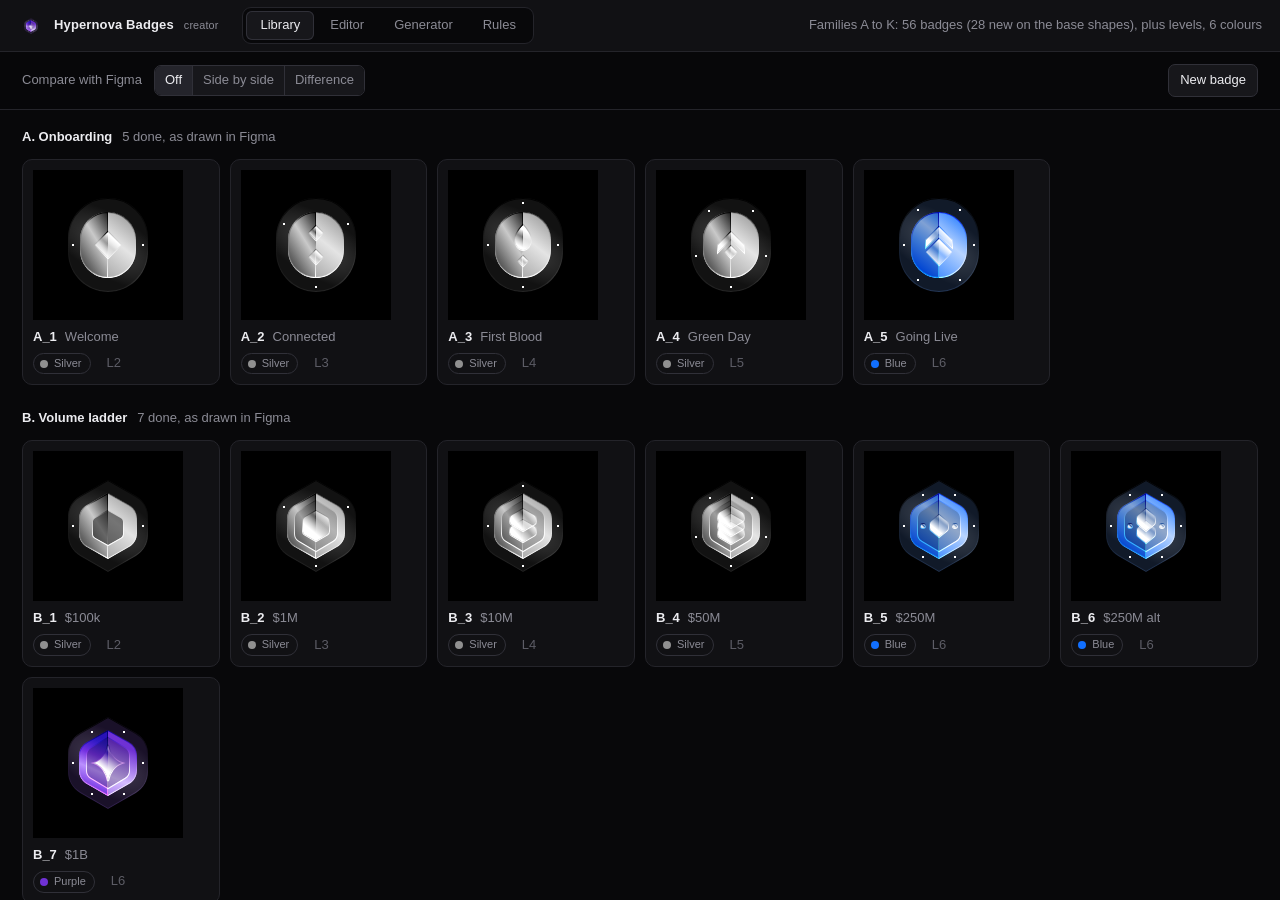
==== index.html @ aac803e5 "Hypernova badge creator Co-Authored-By: Claude Opus 5.5 <noreply@anthropic.com>" ====
<!doctype html>
<html lang="en">
<head>
<meta charset="utf-8">
<meta name="viewport" content="width=device-width, initial-scale=1">
<title>Hypernova Badges</title>
<link rel="stylesheet" href="style.css">
</head>
<body>
<header>
  <div class="brand"><span id="logo"></span>Hypernova Badges <small>creator</small></div>
  <nav id="tabs">
    <button data-tab="library" class="on">Library</button>
    <button data-tab="editor">Editor</button>
    <button data-tab="generator">Generator</button>
    <button data-tab="rules">Rules</button>
  </nav>
  <div class="spacer"></div>
  <div class="stat" id="stat"></div>
</header>
<main>
  <section class="view on" id="library"></section>
  <section class="view" id="editor">
    <aside class="side" id="ed-controls"></aside>
    <div class="stage" id="ed-stage"></div>
    <aside class="side right" id="ed-inspector"></aside>
  </section>
  <section class="view" id="generator">
    <aside class="side gen-controls" id="gen-controls"></aside>
    <div class="gen-out" id="gen-out"></div>
  </section>
  <section class="view" id="rules"></section>
</main>

<dialog id="dlg-shape">
  <div class="dh">Import a base shape</div>
  <div class="db">
    <div class="note">Paste an SVG (or just a path <code>d</code>). The tool finds the vertical axis, keeps the right half and mirrors it, so the result is always perfectly symmetrical, even if the drawing is a little off. One closed outline per shape (no holes).</div>
    <textarea id="shape-src" placeholder="<svg ...><path d=&quot;M...&quot;/></svg>"></textarea>
    <div class="row r2">
      <label class="f"><span>Name</span><input type="text" id="shape-name" placeholder="e.g. flame"></label>
      <label class="f"><span>Use as</span><select id="shape-kind"><option value="glyph">Glyph</option><option value="plate">Plate / gem</option></select></label>
    </div>
    <div id="shape-preview" class="anat"></div>
    <div class="err" id="shape-err"></div>
  </div>
  <div class="df"><button class="btn" data-close>Cancel</button><button class="btn primary" id="shape-save">Add shape</button></div>
</dialog>
<div class="toast" id="toast"></div>
<script type="module" src="app.js"></script>
</body>
</html>
---- style.css ----
:root {
  --bg: #08080a;
  --panel: #111114;
  --panel2: #17171b;
  --line: #24242a;
  --line2: #303038;
  --text: #ececf0;
  --muted: #8b8b95;
  --dim: #5d5d66;
  --accent: #8b5cff;
  --accent2: #b79bff;
  --ok: #3ad68a;
  --radius: 10px;
  color-scheme: dark;
}
* { box-sizing: border-box; }
html, body { margin: 0; height: 100%; }
body {
  background: var(--bg); color: var(--text);
  font: 13px/1.45 Inter, ui-sans-serif, -apple-system, BlinkMacSystemFont, 'Segoe UI', sans-serif;
  -webkit-font-smoothing: antialiased;
  display: flex; flex-direction: column; overflow: hidden;
}
button, input, select, textarea { font: inherit; color: inherit; }
button { cursor: pointer; }
svg { display: block; }

/* top bar */
header {
  height: 52px; flex: none; display: flex; align-items: center; gap: 24px;
  padding: 0 18px; border-bottom: 1px solid var(--line); background: var(--panel);
}
.brand { display: flex; align-items: center; gap: 10px; font-weight: 600; letter-spacing: 0.01em; }
.brand svg { width: 26px; height: 26px; }
.brand small { color: var(--muted); font-weight: 400; }
nav { display: flex; gap: 2px; background: var(--bg); border: 1px solid var(--line); border-radius: 9px; padding: 3px; }
nav button {
  border: 0; background: none; padding: 5px 14px; border-radius: 6px; color: var(--muted);
}
nav button.on { background: var(--panel2); color: var(--text); box-shadow: inset 0 0 0 1px var(--line2); }
nav button:hover:not(.on) { color: var(--text); }
header .spacer { flex: 1; }
header .stat { color: var(--muted); }

main { flex: 1; min-height: 0; display: flex; }
.view { flex: 1; min-height: 0; display: none; }
.view.on { display: flex; }

/* generic controls */
.btn {
  border: 1px solid var(--line2); background: var(--panel2); border-radius: 7px;
  padding: 6px 11px; display: inline-flex; align-items: center; gap: 6px; white-space: nowrap;
}
.btn:hover { border-color: #44444e; }
.btn.primary { background: var(--accent); border-color: var(--accent); color: #fff; }
.btn.primary:hover { background: #9a70ff; }
.btn.sm { padding: 3px 8px; font-size: 12px; }
.btn.icon { padding: 3px 7px; }
.seg { display: inline-flex; border: 1px solid var(--line2); border-radius: 7px; overflow: hidden; }
.seg button { border: 0; background: var(--panel2); padding: 5px 10px; color: var(--muted); }
.seg button + button { border-left: 1px solid var(--line2); }
.seg button.on { background: #24242b; color: var(--text); }
input[type=number], input[type=text], select, textarea {
  background: var(--bg); border: 1px solid var(--line2); border-radius: 6px; padding: 4px 7px; width: 100%;
  outline: none;
}
input:focus, select:focus, textarea:focus { border-color: var(--accent); }
input[type=number] { font-variant-numeric: tabular-nums; }
input[type=range] { width: 100%; accent-color: var(--accent); }
input[type=checkbox] { accent-color: var(--accent); }
label.f { display: flex; flex-direction: column; gap: 3px; min-width: 0; }
label.f > span { color: var(--muted); font-size: 11px; }
label.c { display: flex; align-items: center; gap: 7px; color: var(--text); }
.row { display: grid; grid-template-columns: repeat(4, 1fr); gap: 8px; }
.row.r2 { grid-template-columns: 1fr 1fr; }
.row.r3 { grid-template-columns: repeat(3, 1fr); }
.muted { color: var(--muted); }
.chip {
  display: inline-flex; align-items: center; gap: 6px; padding: 2px 8px 2px 6px; border-radius: 99px;
  border: 1px solid var(--line2); color: var(--muted); font-size: 11px;
}
.chip i { width: 8px; height: 8px; border-radius: 50%; display: block; }

/* library */
#library { flex-direction: column; overflow: auto; }
.toolbar {
  position: sticky; top: 0; z-index: 2; display: flex; align-items: center; gap: 12px;
  padding: 12px 22px; background: rgba(8, 8, 10, 0.92); backdrop-filter: blur(8px); border-bottom: 1px solid var(--line);
}
.toolbar .spacer { flex: 1; }
.series { padding: 18px 22px 6px; }
.series h2 { margin: 0 0 12px; font-size: 13px; font-weight: 600; display: flex; gap: 10px; align-items: baseline; }
.series h2 span { color: var(--muted); font-weight: 400; }
.grid { display: grid; grid-template-columns: repeat(auto-fill, minmax(176px, 1fr)); gap: 10px; }
.grid.cmp { grid-template-columns: repeat(auto-fill, minmax(330px, 1fr)); }
.card {
  background: var(--panel); border: 1px solid var(--line); border-radius: var(--radius); padding: 10px;
  text-align: left; display: flex; flex-direction: column; gap: 8px; transition: border-color 0.15s;
}
.card:hover { border-color: #3a3a44; }
.card.is-open { border-color: #7a4a1c; }
.card.is-open:hover { border-color: #b06a28; }
.open-tag { font-size: 10px; font-weight: 600; letter-spacing: 0.06em; text-transform: uppercase; color: #f0a050; border: 1px solid #7a4a1c; border-radius: 4px; padding: 1px 5px; }
.open-why { font-size: 11px; line-height: 1.35; color: #c98a4a; }
.series h2 .open-count { font-style: normal; font-weight: 500; font-size: 11px; color: #f0a050; }
.card { gap: 6px; }
.card .meta .spacer { flex: 1; }
.card .art { margin-bottom: 2px; display: flex; justify-content: center; gap: 8px; position: relative; }
.card .art figure { margin: 0; display: flex; flex-direction: column; align-items: center; gap: 4px; }
.card .art figcaption { font-size: 10px; color: var(--dim); text-transform: uppercase; letter-spacing: 0.06em; }
.card .art .stack { position: relative; width: 150px; height: 150px; }
.card .art .stack > * { position: absolute; inset: 0; }
.card .art .stack img.diff { mix-blend-mode: difference; }
.card .meta { display: flex; align-items: center; gap: 8px; min-width: 0; }
.card .meta b { font-weight: 600; }
.card .meta .name { color: var(--muted); overflow: hidden; text-overflow: ellipsis; white-space: nowrap; min-width: 0; }
.card .meta .lv { color: var(--dim); font-variant-numeric: tabular-nums; }

/* editor */
#editor { min-width: 0; }
.side { width: 360px; flex: none; border-right: 1px solid var(--line); background: var(--panel); overflow: auto; }
.side.right { border-right: 0; border-left: 1px solid var(--line); width: 320px; display: flex; flex-direction: column; }
.sec { padding: 14px 16px; border-bottom: 1px solid var(--line); display: flex; flex-direction: column; gap: 10px; }
.sec h3 { margin: 0; font-size: 11px; text-transform: uppercase; letter-spacing: 0.08em; color: var(--muted); font-weight: 600; display: flex; align-items: center; gap: 8px; }
.sec h3 .spacer { flex: 1; }
.swatches { display: flex; flex-wrap: wrap; gap: 6px; }
.sw {
  width: 34px; height: 34px; border-radius: 8px; border: 1px solid var(--line2); padding: 0; position: relative;
  background: var(--bg); display: grid; place-items: center;
}
.sw i { width: 18px; height: 18px; border-radius: 50%; display: block; }
.sw.on { border-color: var(--text); box-shadow: 0 0 0 2px rgba(255, 255, 255, 0.12); }
.sw input[type=color] { position: absolute; inset: 0; opacity: 0; cursor: pointer; width: 100%; height: 100%; }
.tierline { font-size: 12px; color: var(--muted); }
.glyph { border: 1px solid var(--line2); border-radius: 8px; background: var(--panel2); padding: 10px; display: flex; flex-direction: column; gap: 8px; }
.glyph .gh { display: flex; align-items: center; gap: 6px; font-weight: 600; }
.glyph .gh .spacer { flex: 1; }
.stage { flex: 1; min-width: 0; display: flex; flex-direction: column; overflow: auto; }
.stage-top { display: flex; align-items: center; gap: 10px; padding: 12px 18px; border-bottom: 1px solid var(--line); }
.stage-top .spacer { flex: 1; }
.stage-top .title { font-weight: 600; }
.canvas { flex: 1; display: flex; align-items: center; justify-content: center; gap: 28px; padding: 26px; min-height: 380px; }
.canvas figure { margin: 0; display: flex; flex-direction: column; align-items: center; gap: 10px; }
.canvas figcaption { color: var(--dim); font-size: 11px; text-transform: uppercase; letter-spacing: 0.08em; }
.bgbox { border-radius: 12px; overflow: hidden; border: 1px solid var(--line); }
.bgbox.checker {
  background: repeating-conic-gradient(#1c1c21 0% 25%, #131317 0% 50%) 0 0 / 20px 20px;
}
.strips { padding: 4px 18px 18px; display: flex; flex-direction: column; gap: 14px; }
.strip h4 { margin: 0 0 6px; font-size: 11px; color: var(--muted); font-weight: 500; text-transform: uppercase; letter-spacing: 0.08em; }
.strip .items { display: flex; flex-wrap: wrap; gap: 6px; }
.strip button { border: 1px solid var(--line); background: #000; border-radius: 8px; padding: 0; position: relative; }
.strip button.on { border-color: var(--accent); }
.strip button span { position: absolute; left: 6px; bottom: 4px; font-size: 10px; color: var(--muted); }
.json { flex: 1; min-height: 160px; font: 11px/1.5 ui-monospace, SFMono-Regular, Menlo, monospace; resize: none; }
.actions { display: grid; grid-template-columns: 1fr 1fr; gap: 6px; }
.actions .wide { grid-column: span 2; justify-content: center; }
.actions .btn { justify-content: center; }
.note { font-size: 11px; color: var(--muted); }
.err { color: #ff7a85; font-size: 11px; }

/* generator */
#generator { min-width: 0; }
.gen-controls .chips { display: flex; flex-wrap: wrap; gap: 6px; }
.tog {
  border: 1px solid var(--line2); background: var(--bg); color: var(--muted); border-radius: 99px; padding: 3px 10px;
  display: inline-flex; gap: 6px; align-items: center; font-size: 12px;
}
.tog.on { color: var(--text); border-color: var(--accent); background: rgba(139, 92, 255, 0.12); }
.tog i { width: 8px; height: 8px; border-radius: 50%; }
.gen-out { flex: 1; overflow: auto; padding: 16px 20px; }
.gen-grid { display: grid; grid-template-columns: repeat(auto-fill, 112px); gap: 6px; }
.gen-grid button { border: 1px solid var(--line); background: #000; border-radius: 8px; padding: 0; }
.gen-grid button:hover { border-color: var(--accent); }
.count { font-size: 22px; font-weight: 600; font-variant-numeric: tabular-nums; }

/* rules */
#rules { overflow: auto; }
.doc { max-width: 980px; margin: 0 auto; padding: 28px 28px 80px; }
.doc h1 { font-size: 22px; margin: 0 0 6px; }
.doc h2 { font-size: 15px; margin: 34px 0 10px; }
.doc p, .doc li { color: #c9c9d1; max-width: 760px; }
.doc code { font: 12px ui-monospace, Menlo, monospace; background: var(--panel2); border: 1px solid var(--line); border-radius: 4px; padding: 0 4px; }
.doc table { border-collapse: collapse; width: 100%; font-size: 12px; }
.doc th, .doc td { text-align: left; padding: 7px 10px; border-bottom: 1px solid var(--line); vertical-align: middle; }
.doc th { color: var(--muted); font-weight: 500; }
.doc td .sq { display: inline-block; width: 14px; height: 14px; border-radius: 4px; vertical-align: -2px; margin-right: 6px; border: 1px solid rgba(255,255,255,.1); }
.anat { display: flex; gap: 10px; flex-wrap: wrap; align-items: flex-end; }
.anat figure { margin: 0; text-align: center; color: var(--muted); font-size: 11px; }
.anat figure > div { background: #000; border: 1px solid var(--line); border-radius: 10px; }
.shapes { display: grid; grid-template-columns: repeat(auto-fill, 96px); gap: 8px; }
.shapes figure { margin: 0; background: var(--panel); border: 1px solid var(--line); border-radius: 8px; padding: 8px 4px 6px; text-align: center; font-size: 11px; color: var(--muted); }
.callout { border: 1px solid var(--line2); background: var(--panel); border-radius: 10px; padding: 12px 14px; margin: 12px 0; }

/* modal */
dialog { background: var(--panel); color: var(--text); border: 1px solid var(--line2); border-radius: 12px; padding: 0; width: 620px; max-width: 92vw; }
dialog::backdrop { background: rgba(0, 0, 0, 0.6); }
dialog .dh { padding: 14px 16px; border-bottom: 1px solid var(--line); font-weight: 600; }
dialog .db { padding: 14px 16px; display: flex; flex-direction: column; gap: 10px; }
dialog .df { padding: 12px 16px; border-top: 1px solid var(--line); display: flex; justify-content: flex-end; gap: 8px; }
dialog textarea { height: 140px; font: 11px/1.5 ui-monospace, Menlo, monospace; }
.toast {
  position: fixed; bottom: 18px; left: 50%; transform: translateX(-50%); background: #222229; border: 1px solid var(--line2);
  padding: 8px 14px; border-radius: 8px; opacity: 0; transition: opacity 0.2s; pointer-events: none; z-index: 10;
}
.toast.on { opacity: 1; }
.chip { white-space: nowrap; }
@media (max-width: 1100px) { header .stat { display: none; } }
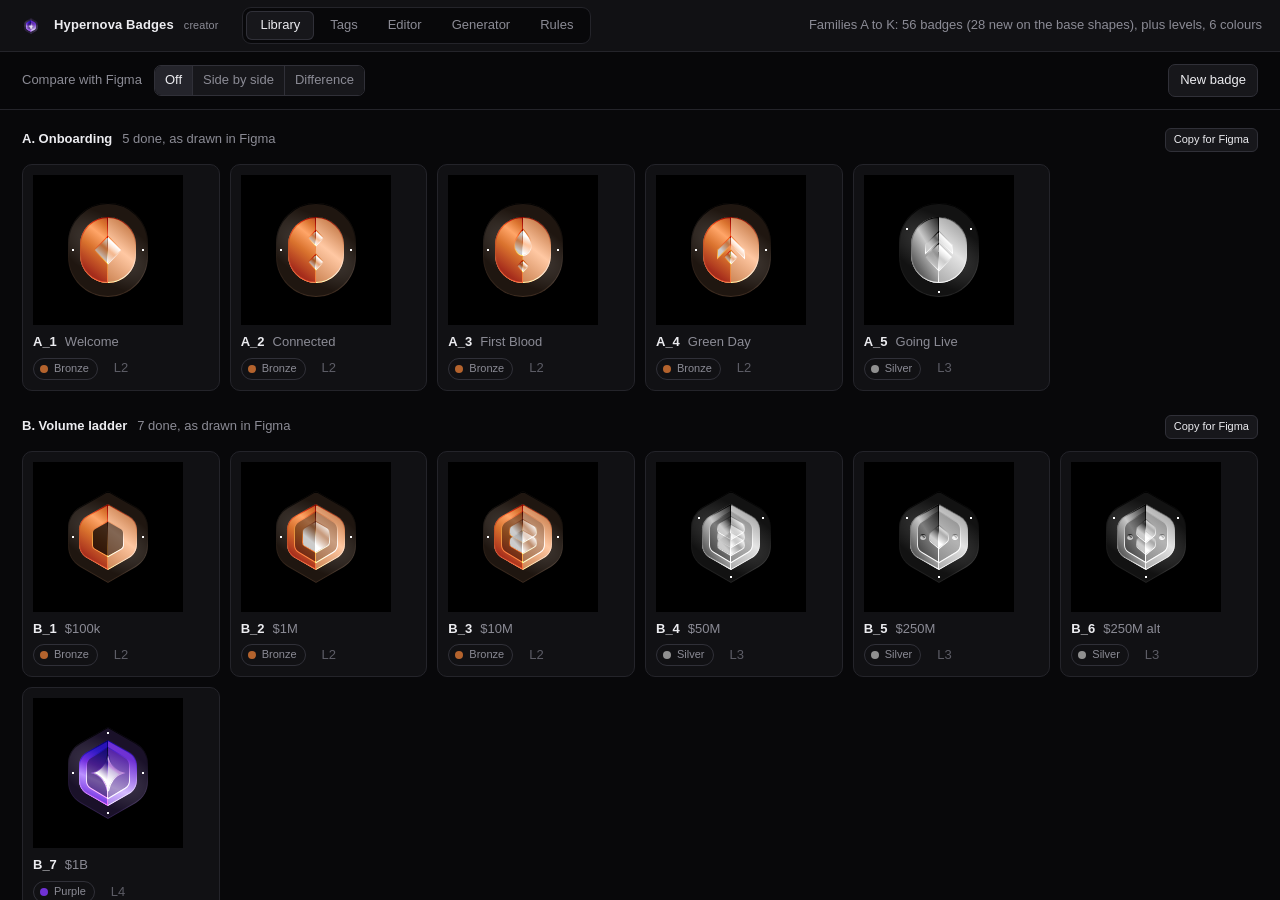
==== commit fd8f7bf9: "Tags: every badge as the Figma tag pill, in the new colours renderTag(spec) builds the tag from Figm" ====
--- a/index.html
+++ b/index.html
@@ -11,6 +11,7 @@
   <div class="brand"><span id="logo"></span>Hypernova Badges <small>creator</small></div>
   <nav id="tabs">
     <button data-tab="library" class="on">Library</button>
+    <button data-tab="tags">Tags</button>
     <button data-tab="editor">Editor</button>
     <button data-tab="generator">Generator</button>
     <button data-tab="rules">Rules</button>
@@ -20,6 +21,10 @@
 </header>
 <main>
   <section class="view on" id="library"></section>
+  <section class="view" id="tags">
+    <div class="tags-main" id="tag-list"></div>
+    <aside class="side right" id="tag-side"></aside>
+  </section>
   <section class="view" id="editor">
     <aside class="side" id="ed-controls"></aside>
     <div class="stage" id="ed-stage"></div>
--- a/style.css
+++ b/style.css
@@ -52,6 +52,8 @@
   padding: 6px 11px; display: inline-flex; align-items: center; gap: 6px; white-space: nowrap;
 }
 .btn:hover { border-color: #44444e; }
+.btn.small { padding: 3px 8px; font-size: 11px; border-radius: 6px; }
+.series h2 .copyfam { margin-left: auto; font-weight: 500; color: var(--text, #ddd); }
 .btn.primary { background: var(--accent); border-color: var(--accent); color: #fff; }
 .btn.primary:hover { background: #9a70ff; }
 .btn.sm { padding: 3px 8px; font-size: 12px; }
@@ -174,6 +176,21 @@
 .gen-grid button:hover { border-color: var(--accent); }
 .count { font-size: 22px; font-weight: 600; font-variant-numeric: tabular-nums; }
 
+/* tags */
+#tags { min-width: 0; }
+.tags-main { flex: 1; min-width: 0; overflow: auto; }
+.tags-main .toolbar { flex-wrap: wrap; }
+.tagrow { display: flex; flex-wrap: wrap; gap: 6px 10px; padding: 10px; background: #0b0b0b; border: 1px solid var(--line); border-radius: 10px; }
+.tagitem { border: 1px solid transparent; background: none; border-radius: 8px; padding: calc(4px * var(--z, 1) + 6px) calc(4px * var(--z, 1) + 6px) 6px; display: flex; flex-direction: column; align-items: flex-start; gap: calc(4px * var(--z, 1) + 4px); }
+.tagitem:hover { border-color: var(--line2); }
+.tagitem.on { border-color: var(--accent); }
+.tagitem span { font-size: 10px; color: var(--dim); line-height: 1; }
+.tagrow svg, .tagbig svg, .tagone svg, .tagstrip svg { overflow: visible; }
+.tagbig { background: #0b0b0b; border: 1px solid var(--line); border-radius: 10px; padding: calc(4px * var(--z, 1) + 18px) 12px; display: flex; justify-content: center; }
+.tagone { display: flex; align-items: center; gap: 10px; background: #0b0b0b; border: 1px solid var(--line); border-radius: 8px; padding: 12px; }
+.tagone .spacer { flex: 1; }
+.strip .tagstrip { background: #0b0b0b; border: 1px solid var(--line); border-radius: 8px; padding: 18px 20px; gap: 24px; align-items: center; }
+
 /* rules */
 #rules { overflow: auto; }
 .doc { max-width: 980px; margin: 0 auto; padding: 28px 28px 80px; }
